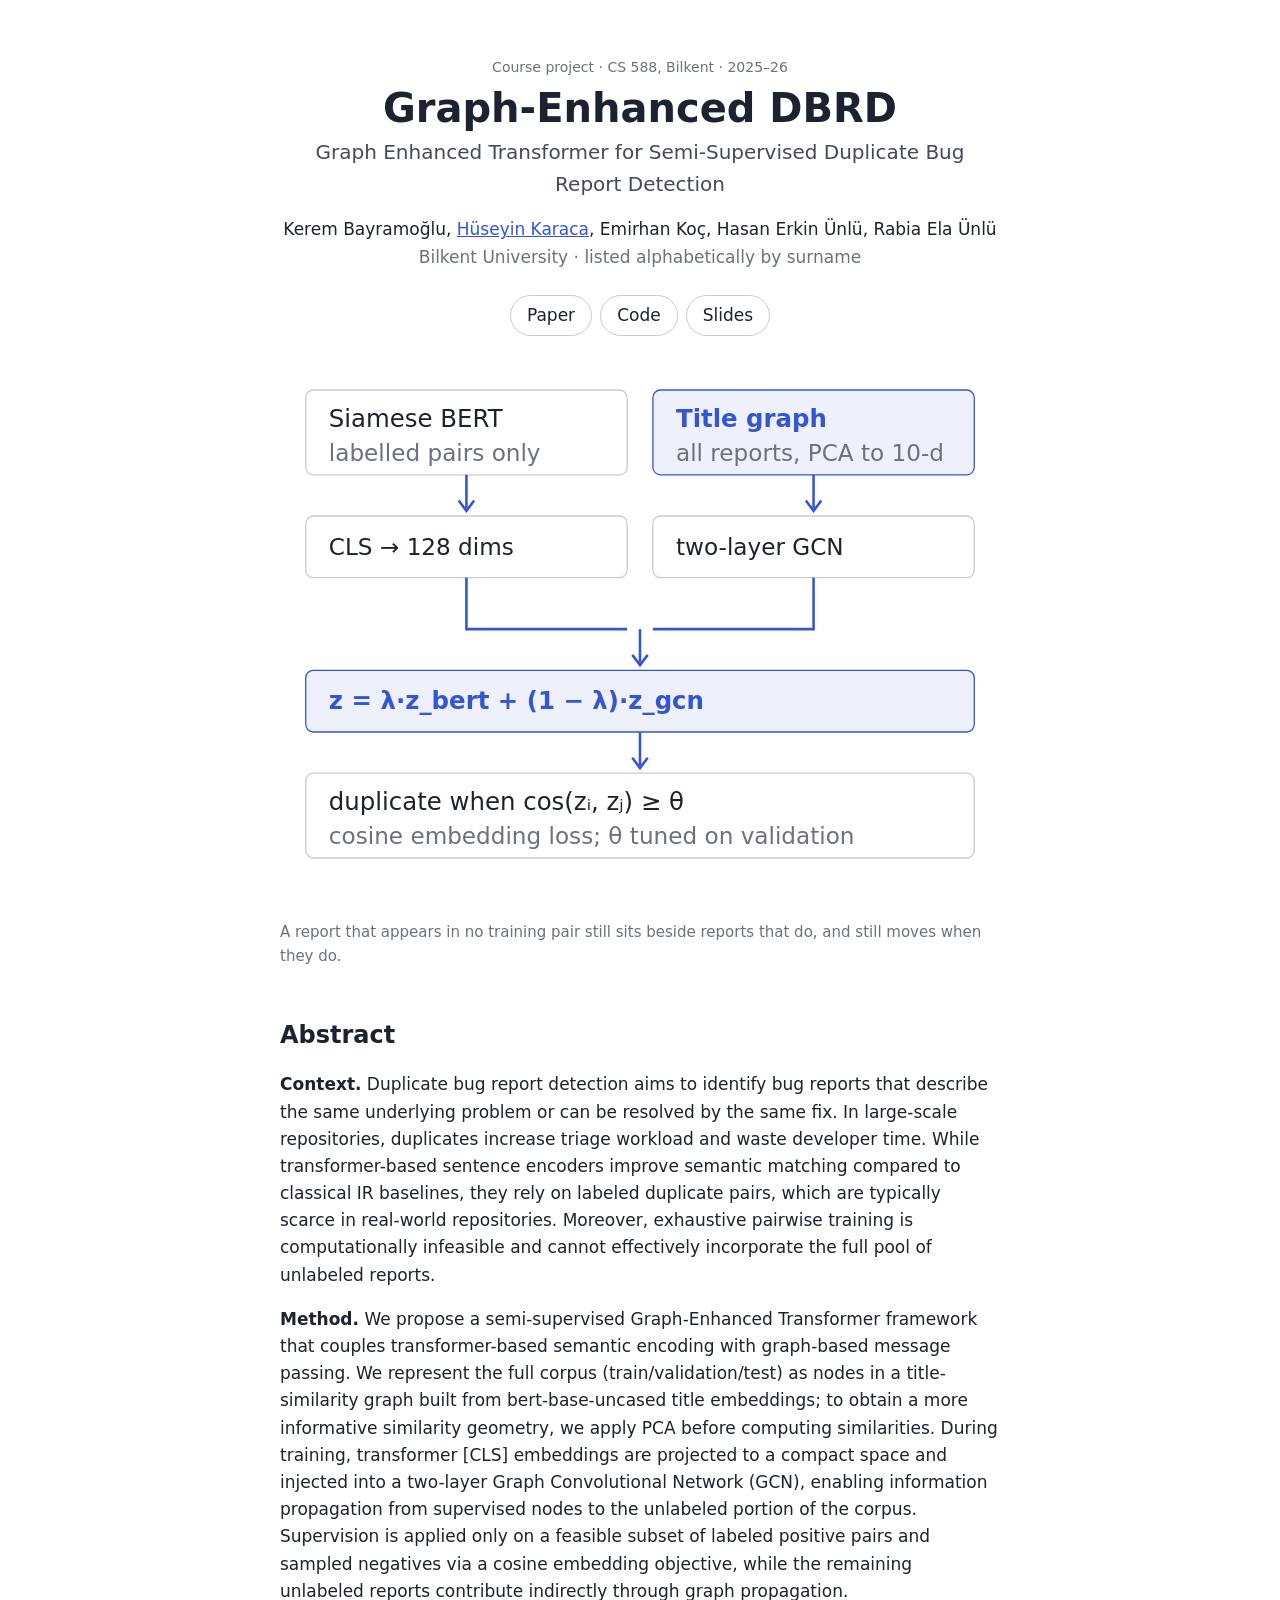
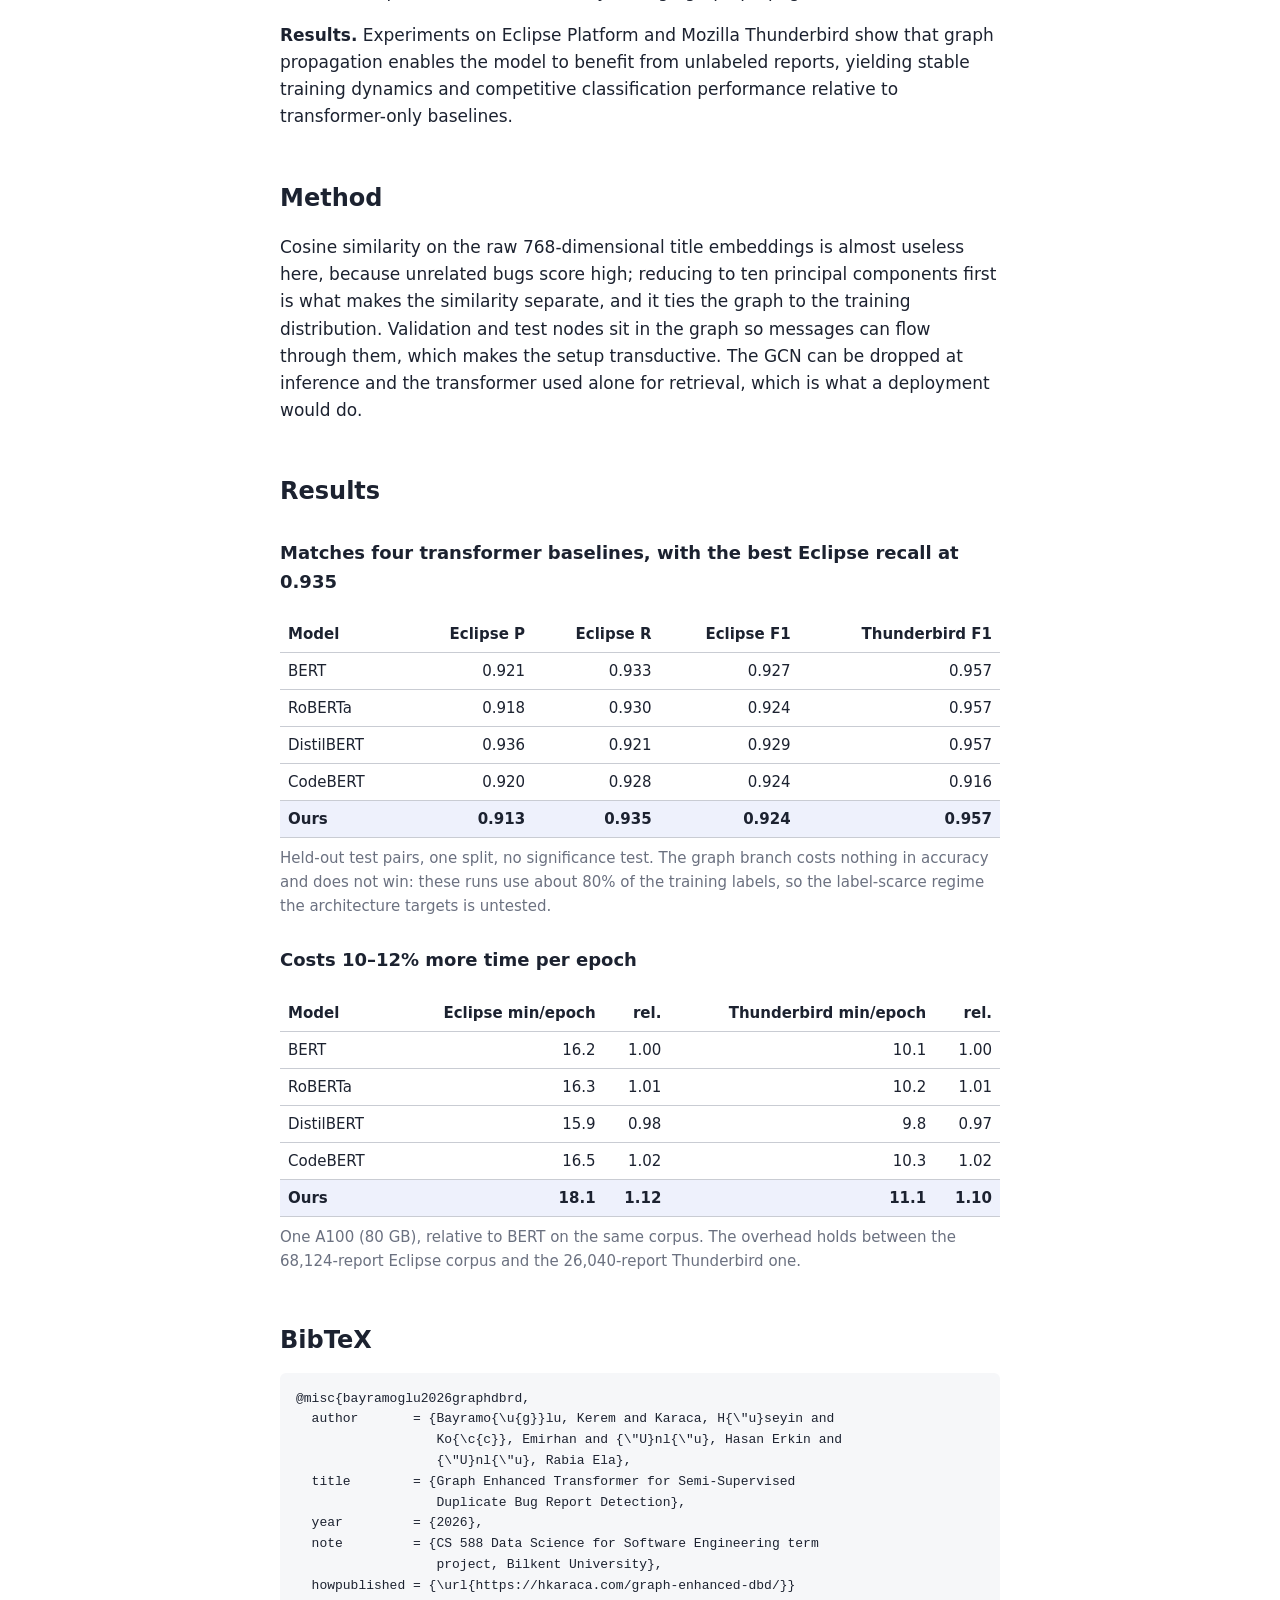
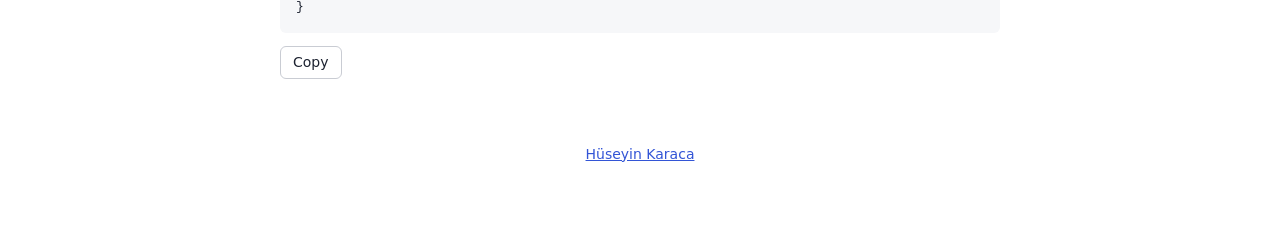
==== docs/index.html @ 66aafe33 "Replace the MkDocs site with a single paper-project-page Co-Authored-By: Claude Opus 5 <noreply@anth" ====
<!doctype html>
<html lang="en">
<head>
<meta charset="utf-8">
<meta name="viewport" content="width=device-width,initial-scale=1">
<title>Graph-Enhanced Transformer for Duplicate Bug Report Detection</title>
<meta name="description" content="A semi-supervised duplicate bug report detector that puts every report, labelled or not, into one title-similarity graph and lets a GCN carry supervision to the unlabelled rest.">
<link rel="canonical" href="https://hkaraca.com/graph-enhanced-dbd/">
<meta property="og:title" content="Graph-Enhanced Transformer for Duplicate Bug Report Detection">
<meta property="og:description" content="Every report becomes a node in a title-similarity graph, so reports in no training pair still move when their neighbours do.">
<meta property="og:image" content="https://hkaraca.com/graph-enhanced-dbd/assets/teaser.png">
<meta name="citation_title" content="Graph Enhanced Transformer for Semi-Supervised Duplicate Bug Report Detection">
<meta name="citation_author" content="Bayramoglu, Kerem">
<meta name="citation_author" content="Karaca, Huseyin">
<meta name="citation_author" content="Koc, Emirhan">
<meta name="citation_author" content="Unlu, Hasan Erkin">
<meta name="citation_author" content="Unlu, Rabia Ela">
<meta name="citation_publication_date" content="2026">
<meta name="citation_pdf_url" content="https://hkaraca.com/graph-enhanced-dbd/assets/paper.pdf">
<link rel="icon" href="assets/favicon.svg">
<style>
:root{--bg:#fff;--ink:#1c2230;--ink2:#434a5a;--muted:#6b7180;--faint:#9ba1ad;--line:#c9ccd3;--wash:#f6f7f9;--accent:#3355d6;--tint:#eef1fc;--on-accent:#fff}
@media (prefers-color-scheme:dark){:root{--bg:#171a21;--ink:#e7e9ee;--ink2:#c2c7d1;--muted:#9aa0ad;--faint:#6d7484;--line:#3b414d;--wash:#1c2028;--accent:#5b78ee;--tint:#232c4d;--on-accent:#fff}}
*{box-sizing:border-box}
body{margin:0;background:var(--bg);color:var(--ink);font:17px/1.6 system-ui,-apple-system,"Segoe UI",Helvetica,Arial,sans-serif}
main{max-width:760px;margin:0 auto;padding:56px 20px 80px}
header{text-align:center;margin-bottom:32px}
.venue{color:var(--muted);font-size:14px;margin:0 0 8px}
h1{font-size:40px;line-height:1.1;margin:0}
.title{font-size:20px;color:var(--ink2);margin:6px 0 16px}
.authors{margin:0}.affil{color:var(--muted);margin:0 0 20px}
.links a{display:inline-block;margin:4px;padding:6px 16px;border:1px solid var(--line);border-radius:999px;color:var(--ink);text-decoration:none}
.links a:hover{border-color:var(--ink)}
h2{font-size:24px;margin:48px 0 12px}h3{font-size:18px;margin:28px 0 8px}
a{color:var(--accent)}
figure{margin:20px 0}figure svg,figure img{width:100%;height:auto;display:block}
figcaption{color:var(--muted);font-size:15px;margin-top:8px}
table{width:100%;border-collapse:collapse;font-size:15px;font-variant-numeric:tabular-nums}
th,td{padding:6px 8px;border-bottom:1px solid var(--line);text-align:right}th:first-child,td:first-child{text-align:left}
tr.ours td{font-weight:600;background:var(--tint)}
.tall{display:none}@media (max-width:600px){.wide{display:none}.tall{display:block}}
audio{width:100%;height:36px}
pre{background:var(--wash);padding:16px;overflow-x:auto;font-size:13px;border-radius:6px}
button{font:inherit;font-size:14px;padding:4px 12px;border:1px solid var(--line);border-radius:6px;background:none;color:var(--ink);cursor:pointer}
footer{color:var(--muted);font-size:14px;text-align:center;margin-top:64px}
.f-ink{fill:var(--ink)}.s-ink{stroke:var(--ink)}.f-ink2{fill:var(--ink2)}.s-ink2{stroke:var(--ink2)}
.f-muted{fill:var(--muted)}.s-muted{stroke:var(--muted)}.f-faint{fill:var(--faint)}.s-faint{stroke:var(--faint)}
.f-line{fill:var(--line)}.s-line{stroke:var(--line)}.f-bg{fill:var(--bg)}.s-bg{stroke:var(--bg)}
.f-accent{fill:var(--accent)}.s-accent{stroke:var(--accent)}.f-tint{fill:var(--tint)}.f-on-accent{fill:var(--on-accent)}
</style>
</head>
<body><main>
<header>
  <p class="venue">Course project · CS 588, Bilkent · 2025–26</p>
  <h1>Graph-Enhanced DBRD</h1>
  <p class="title">Graph Enhanced Transformer for Semi-Supervised Duplicate Bug Report Detection</p>
  <p class="authors">Kerem Bayramoğlu, <a href="https://hkaraca.com/">Hüseyin Karaca</a>, Emirhan Koç, Hasan Erkin Ünlü, Rabia Ela Ünlü</p>
  <p class="affil">Bilkent University · listed alphabetically by surname</p>
  <p class="links"><a href="assets/paper.pdf">Paper</a><a href="https://github.com/huseyin-karaca/graph-enhanced-dbd">Code</a><a href="https://hkaraca.com/assets/pdf/graph-enhanced-dbd-slides.pdf">Slides</a></p>
</header>

<figure><svg viewBox="0 0 560 420" role="img" aria-label="A weight-tied BERT encodes each report's title and description and projects the CLS vector to 128 dimensions. Separately, every report in the corpus becomes a node in a graph whose edges come from title-embedding similarity after reduction to ten principal components. A two-layer graph convolutional network propagates over that graph. The two embeddings are mixed, and a pair is called a duplicate when their cosine similarity passes a threshold tuned on validation.">
<rect x="20" y="14" width="250" height="66" rx="6" class="f-bg s-line"/>
<text x="38" y="43" class="f-ink" font-size="19">Siamese BERT</text>
<text x="38" y="69" class="f-muted" font-size="18">labelled pairs only</text>
<rect x="290" y="14" width="250" height="66" rx="6" class="f-tint s-accent"/>
<text x="308" y="43" class="f-accent" font-size="19" font-weight="600">Title graph</text>
<text x="308" y="69" class="f-muted" font-size="18">all reports, PCA to 10-d</text>
<path d="M145 80V106" class="s-accent" fill="none" stroke-width="2"/><path d="M139 100l6 8 6-8" class="s-accent" fill="none" stroke-width="2"/>
<path d="M415 80V106" class="s-accent" fill="none" stroke-width="2"/><path d="M409 100l6 8 6-8" class="s-accent" fill="none" stroke-width="2"/>
<rect x="20" y="112" width="250" height="48" rx="6" class="f-bg s-line"/>
<text x="38" y="142" class="f-ink" font-size="18">CLS → 128 dims</text>
<rect x="290" y="112" width="250" height="48" rx="6" class="f-bg s-line"/>
<text x="308" y="142" class="f-ink" font-size="18">two-layer GCN</text>
<path d="M145 160V200H270" class="s-accent" fill="none" stroke-width="2"/>
<path d="M415 160V200H290" class="s-accent" fill="none" stroke-width="2"/>
<path d="M280 200V226" class="s-accent" fill="none" stroke-width="2"/><path d="M274 220l6 8 6-8" class="s-accent" fill="none" stroke-width="2"/>
<rect x="20" y="232" width="520" height="48" rx="6" class="f-tint s-accent"/>
<text x="38" y="262" class="f-accent" font-size="19" font-weight="600">z = λ·z_bert + (1 − λ)·z_gcn</text>
<path d="M280 280V306" class="s-accent" fill="none" stroke-width="2"/><path d="M274 300l6 8 6-8" class="s-accent" fill="none" stroke-width="2"/>
<rect x="20" y="312" width="520" height="66" rx="6" class="f-bg s-line"/>
<text x="38" y="341" class="f-ink" font-size="19">duplicate when cos(zᵢ, zⱼ) ≥ θ</text>
<text x="38" y="367" class="f-muted" font-size="18">cosine embedding loss; θ tuned on validation</text>
</svg><figcaption>A report that appears in no training pair still sits beside reports that do, and still moves when they do.</figcaption></figure>

<h2>Abstract</h2>
<p><strong>Context.</strong> Duplicate bug report detection aims to identify bug reports that describe the same underlying problem or can be resolved by the same fix. In large-scale repositories, duplicates increase triage workload and waste developer time. While transformer-based sentence encoders improve semantic matching compared to classical IR baselines, they rely on labeled duplicate pairs, which are typically scarce in real-world repositories. Moreover, exhaustive pairwise training is computationally infeasible and cannot effectively incorporate the full pool of unlabeled reports.</p>
<p><strong>Method.</strong> We propose a semi-supervised Graph-Enhanced Transformer framework that couples transformer-based semantic encoding with graph-based message passing. We represent the full corpus (train/validation/test) as nodes in a title-similarity graph built from bert-base-uncased title embeddings; to obtain a more informative similarity geometry, we apply PCA before computing similarities. During training, transformer [CLS] embeddings are projected to a compact space and injected into a two-layer Graph Convolutional Network (GCN), enabling information propagation from supervised nodes to the unlabeled portion of the corpus. Supervision is applied only on a feasible subset of labeled positive pairs and sampled negatives via a cosine embedding objective, while the remaining unlabeled reports contribute indirectly through graph propagation.</p>
<p><strong>Results.</strong> Experiments on Eclipse Platform and Mozilla Thunderbird show that graph propagation enables the model to benefit from unlabeled reports, yielding stable training dynamics and competitive classification performance relative to transformer-only baselines.</p>

<h2 id="method">Method</h2>
<p>Cosine similarity on the raw 768-dimensional title embeddings is almost useless here, because unrelated bugs score high; reducing to ten principal components first is what makes the similarity separate, and it ties the graph to the training distribution. Validation and test nodes sit in the graph so messages can flow through them, which makes the setup transductive. The GCN can be dropped at inference and the transformer used alone for retrieval, which is what a deployment would do.</p>

<h2 id="results">Results</h2>

<h3>Matches four transformer baselines, with the best Eclipse recall at 0.935</h3>
<figure>
<table>
<thead><tr><th>Model</th><th>Eclipse P</th><th>Eclipse R</th><th>Eclipse F1</th><th>Thunderbird F1</th></tr></thead>
<tbody>
<tr><td>BERT</td><td>0.921</td><td>0.933</td><td>0.927</td><td>0.957</td></tr>
<tr><td>RoBERTa</td><td>0.918</td><td>0.930</td><td>0.924</td><td>0.957</td></tr>
<tr><td>DistilBERT</td><td>0.936</td><td>0.921</td><td>0.929</td><td>0.957</td></tr>
<tr><td>CodeBERT</td><td>0.920</td><td>0.928</td><td>0.924</td><td>0.916</td></tr>
<tr class="ours"><td>Ours</td><td>0.913</td><td>0.935</td><td>0.924</td><td>0.957</td></tr>
</tbody>
</table>
<figcaption>Held-out test pairs, one split, no significance test. The graph branch costs nothing in accuracy and does not win: these runs use about 80% of the training labels, so the label-scarce regime the architecture targets is untested.</figcaption>
</figure>

<h3>Costs 10–12% more time per epoch</h3>
<figure>
<table>
<thead><tr><th>Model</th><th>Eclipse min/epoch</th><th>rel.</th><th>Thunderbird min/epoch</th><th>rel.</th></tr></thead>
<tbody>
<tr><td>BERT</td><td>16.2</td><td>1.00</td><td>10.1</td><td>1.00</td></tr>
<tr><td>RoBERTa</td><td>16.3</td><td>1.01</td><td>10.2</td><td>1.01</td></tr>
<tr><td>DistilBERT</td><td>15.9</td><td>0.98</td><td>9.8</td><td>0.97</td></tr>
<tr><td>CodeBERT</td><td>16.5</td><td>1.02</td><td>10.3</td><td>1.02</td></tr>
<tr class="ours"><td>Ours</td><td>18.1</td><td>1.12</td><td>11.1</td><td>1.10</td></tr>
</tbody>
</table>
<figcaption>One A100 (80 GB), relative to BERT on the same corpus. The overhead holds between the 68,124-report Eclipse corpus and the 26,040-report Thunderbird one.</figcaption>
</figure>

<h2 id="citation">BibTeX</h2>
<pre id="bib">@misc{bayramoglu2026graphdbrd,
  author       = {Bayramo{\u{g}}lu, Kerem and Karaca, H{\"u}seyin and
                  Ko{\c{c}}, Emirhan and {\"U}nl{\"u}, Hasan Erkin and
                  {\"U}nl{\"u}, Rabia Ela},
  title        = {Graph Enhanced Transformer for Semi-Supervised
                  Duplicate Bug Report Detection},
  year         = {2026},
  note         = {CS 588 Data Science for Software Engineering term
                  project, Bilkent University},
  howpublished = {\url{https://hkaraca.com/graph-enhanced-dbd/}}
}</pre>
<button onclick="navigator.clipboard.writeText(document.getElementById('bib').textContent)">Copy</button>
<footer><a href="https://hkaraca.com/">Hüseyin Karaca</a></footer>
</main></body>
</html>
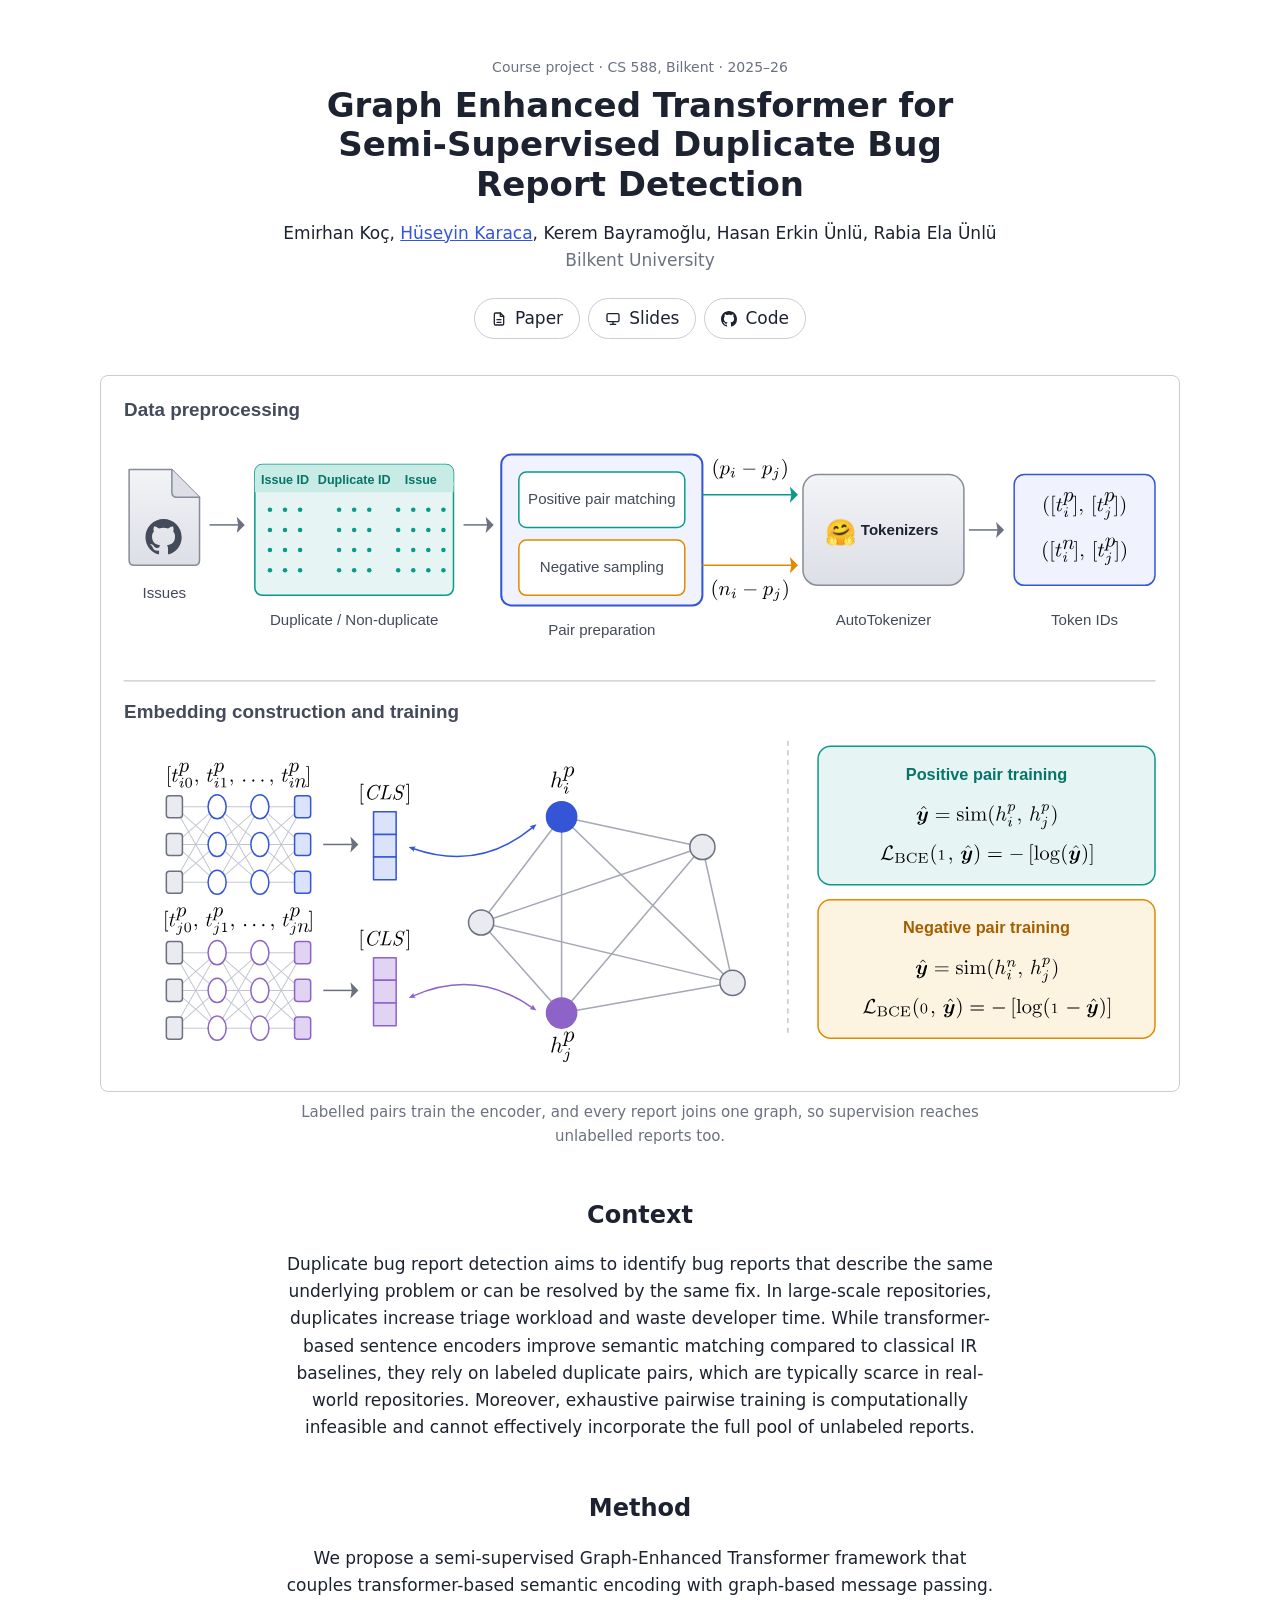
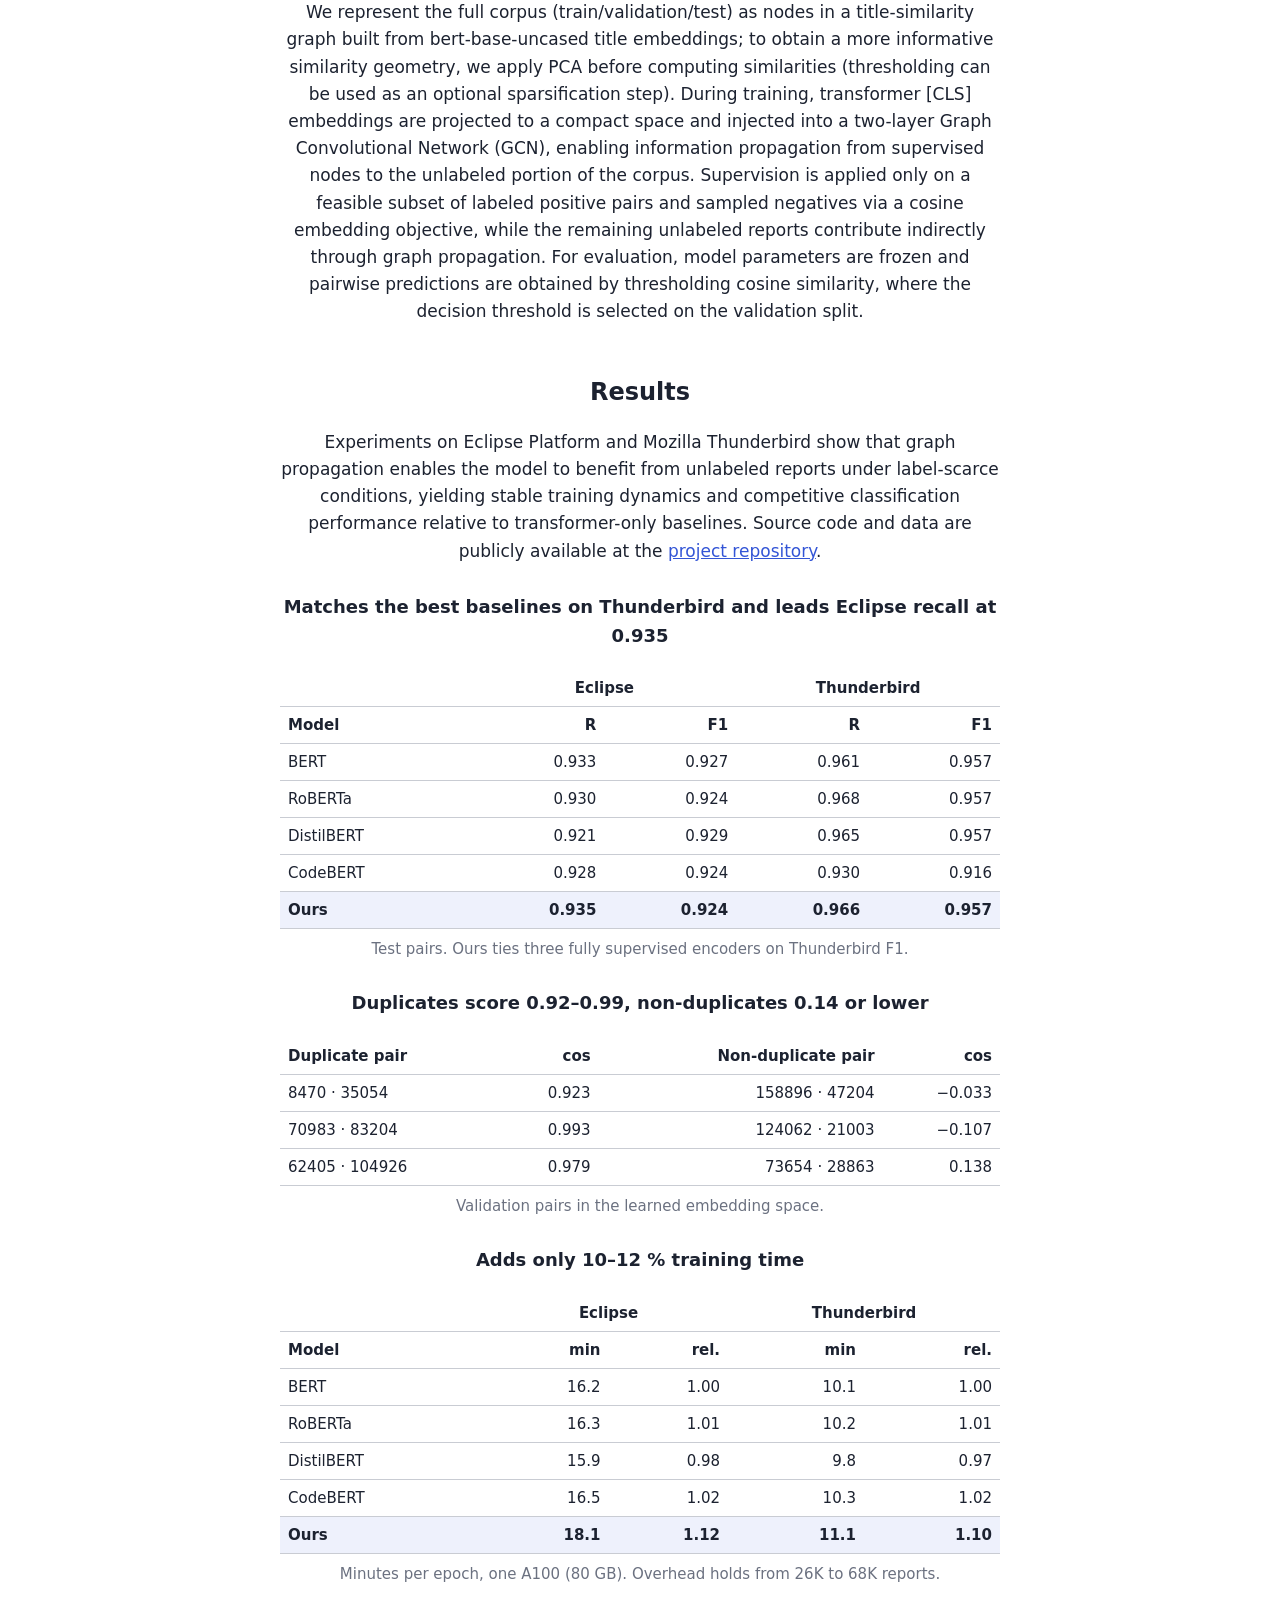
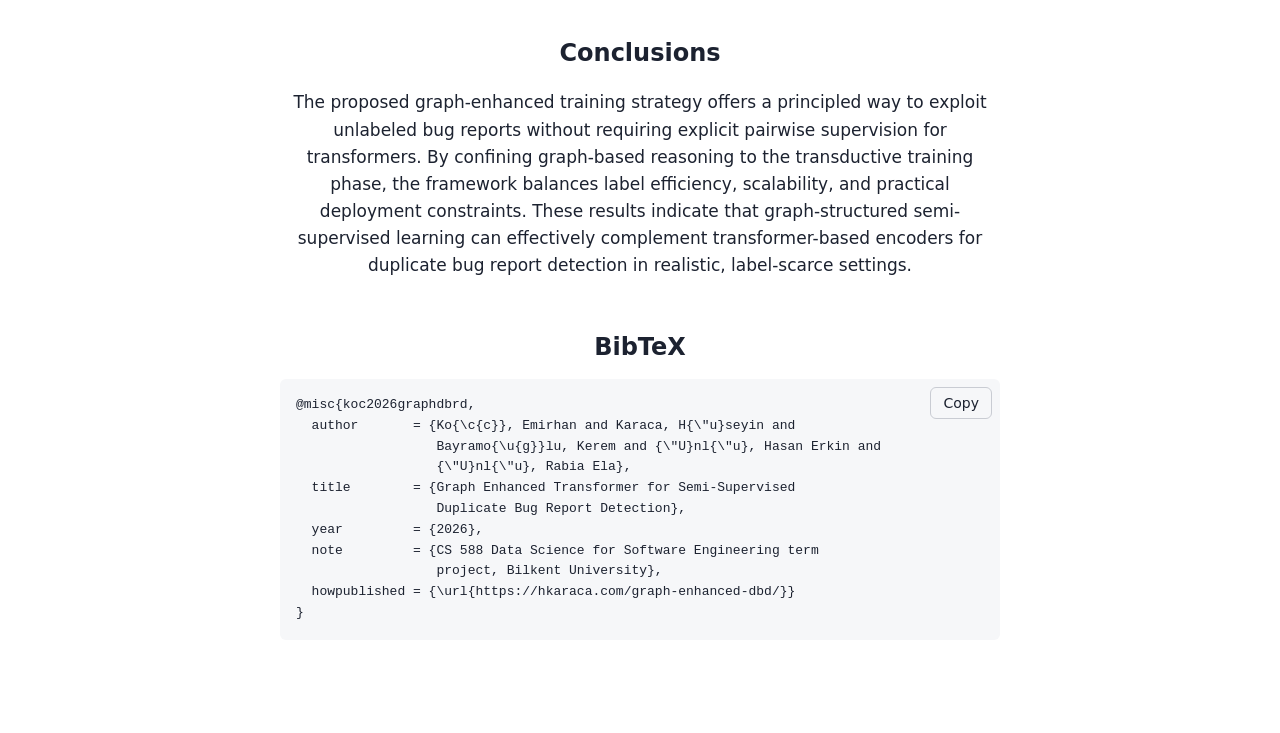
==== commit 14909997: "Rebuild the project page around the new overview figure The page now uses the abstract's own section" ====
--- a/docs/index.html
+++ b/docs/index.html
@@ -3,19 +3,20 @@
 <head>
 <meta charset="utf-8">
 <meta name="viewport" content="width=device-width,initial-scale=1">
-<title>Graph-Enhanced Transformer for Duplicate Bug Report Detection</title>
-<meta name="description" content="A semi-supervised duplicate bug report detector that puts every report, labelled or not, into one title-similarity graph and lets a GCN carry supervision to the unlabelled rest.">
+<title>Graph Enhanced Transformer for Semi-Supervised Duplicate Bug Report Detection</title>
+<meta name="description" content="A semi-supervised duplicate bug report detector that places every report in one title-similarity graph and matches the best transformer baselines, with F1 0.957 on Thunderbird.">
 <link rel="canonical" href="https://hkaraca.com/graph-enhanced-dbd/">
-<meta property="og:title" content="Graph-Enhanced Transformer for Duplicate Bug Report Detection">
-<meta property="og:description" content="Every report becomes a node in a title-similarity graph, so reports in no training pair still move when their neighbours do.">
+<meta property="og:title" content="Graph Enhanced Transformer for Semi-Supervised Duplicate Bug Report Detection">
+<meta property="og:description" content="Every report joins one title-similarity graph, so supervision from labelled pairs reaches the unlabelled rest of the corpus.">
 <meta property="og:image" content="https://hkaraca.com/graph-enhanced-dbd/assets/teaser.png">
 <meta name="citation_title" content="Graph Enhanced Transformer for Semi-Supervised Duplicate Bug Report Detection">
+<meta name="citation_author" content="Koc, Emirhan">
+<meta name="citation_author" content="Karaca, Huseyin">
 <meta name="citation_author" content="Bayramoglu, Kerem">
-<meta name="citation_author" content="Karaca, Huseyin">
-<meta name="citation_author" content="Koc, Emirhan">
 <meta name="citation_author" content="Unlu, Hasan Erkin">
 <meta name="citation_author" content="Unlu, Rabia Ela">
-<meta name="citation_publication_date" content="2026">
+<meta name="citation_publication_date" content="2026/01/03">
+<meta name="citation_conference_title" content="Data Science for Software Engineering (CS 588), Bilkent University">
 <meta name="citation_pdf_url" content="https://hkaraca.com/graph-enhanced-dbd/assets/paper.pdf">
 <link rel="icon" href="assets/favicon.svg">
 <style>
@@ -23,95 +24,82 @@
 @media (prefers-color-scheme:dark){:root{--bg:#171a21;--ink:#e7e9ee;--ink2:#c2c7d1;--muted:#9aa0ad;--faint:#6d7484;--line:#3b414d;--wash:#1c2028;--accent:#5b78ee;--tint:#232c4d;--on-accent:#fff}}
 *{box-sizing:border-box}
 body{margin:0;background:var(--bg);color:var(--ink);font:17px/1.6 system-ui,-apple-system,"Segoe UI",Helvetica,Arial,sans-serif}
-main{max-width:760px;margin:0 auto;padding:56px 20px 80px}
+main{max-width:760px;margin:0 auto;padding:56px 20px 80px;text-align:center}
+pre{text-align:left}
 header{text-align:center;margin-bottom:32px}
 .venue{color:var(--muted);font-size:14px;margin:0 0 8px}
-h1{font-size:40px;line-height:1.1;margin:0}
-.title{font-size:20px;color:var(--ink2);margin:6px 0 16px}
+h1{font-size:34px;line-height:1.15;margin:0 0 16px}
 .authors{margin:0}.affil{color:var(--muted);margin:0 0 20px}
-.links a{display:inline-block;margin:4px;padding:6px 16px;border:1px solid var(--line);border-radius:999px;color:var(--ink);text-decoration:none}
+.links a{display:inline-flex;align-items:center;gap:8px;margin:4px;padding:6px 16px;border:1px solid var(--line);border-radius:999px;color:var(--ink);text-decoration:none}
 .links a:hover{border-color:var(--ink)}
 h2{font-size:24px;margin:48px 0 12px}h3{font-size:18px;margin:28px 0 8px}
 a{color:var(--accent)}
-figure{margin:20px 0}figure svg,figure img{width:100%;height:auto;display:block}
+figure{margin:20px 0}figure img{width:100%;height:auto;display:block}
+.hero{width:min(1080px,calc(100vw - 40px));margin-left:50%;transform:translateX(-50%)}
+.hero img{background:#fff;border:1px solid var(--line);border-radius:8px;padding:8px}
+.hero figcaption{max-width:720px;margin-left:auto;margin-right:auto}
 figcaption{color:var(--muted);font-size:15px;margin-top:8px}
 table{width:100%;border-collapse:collapse;font-size:15px;font-variant-numeric:tabular-nums}
 th,td{padding:6px 8px;border-bottom:1px solid var(--line);text-align:right}th:first-child,td:first-child{text-align:left}
+th[colspan]{text-align:center}
 tr.ours td{font-weight:600;background:var(--tint)}
-.tall{display:none}@media (max-width:600px){.wide{display:none}.tall{display:block}}
-audio{width:100%;height:36px}
+.bib{position:relative}.bib button{position:absolute;top:8px;right:8px}
 pre{background:var(--wash);padding:16px;overflow-x:auto;font-size:13px;border-radius:6px}
 button{font:inherit;font-size:14px;padding:4px 12px;border:1px solid var(--line);border-radius:6px;background:none;color:var(--ink);cursor:pointer}
-footer{color:var(--muted);font-size:14px;text-align:center;margin-top:64px}
-.f-ink{fill:var(--ink)}.s-ink{stroke:var(--ink)}.f-ink2{fill:var(--ink2)}.s-ink2{stroke:var(--ink2)}
-.f-muted{fill:var(--muted)}.s-muted{stroke:var(--muted)}.f-faint{fill:var(--faint)}.s-faint{stroke:var(--faint)}
-.f-line{fill:var(--line)}.s-line{stroke:var(--line)}.f-bg{fill:var(--bg)}.s-bg{stroke:var(--bg)}
-.f-accent{fill:var(--accent)}.s-accent{stroke:var(--accent)}.f-tint{fill:var(--tint)}.f-on-accent{fill:var(--on-accent)}
 </style>
 </head>
 <body><main>
 <header>
   <p class="venue">Course project · CS 588, Bilkent · 2025–26</p>
-  <h1>Graph-Enhanced DBRD</h1>
-  <p class="title">Graph Enhanced Transformer for Semi-Supervised Duplicate Bug Report Detection</p>
-  <p class="authors">Kerem Bayramoğlu, <a href="https://hkaraca.com/">Hüseyin Karaca</a>, Emirhan Koç, Hasan Erkin Ünlü, Rabia Ela Ünlü</p>
-  <p class="affil">Bilkent University · listed alphabetically by surname</p>
-  <p class="links"><a href="assets/paper.pdf">Paper</a><a href="https://github.com/huseyin-karaca/graph-enhanced-dbd">Code</a><a href="https://hkaraca.com/assets/pdf/graph-enhanced-dbd-slides.pdf">Slides</a></p>
+  <h1>Graph Enhanced Transformer for Semi-Supervised Duplicate Bug Report Detection</h1>
+  <p class="authors">Emirhan Koç, <a href="https://hkaraca.com/">Hüseyin Karaca</a>, Kerem Bayramoğlu, Hasan Erkin Ünlü, Rabia Ela Ünlü</p>
+  <p class="affil">Bilkent University</p>
+  <p class="links"><a href="assets/paper.pdf"><svg viewBox="0 0 24 24" width="16" height="16" fill="none" stroke="currentColor" stroke-width="2" stroke-linecap="round" stroke-linejoin="round" aria-hidden="true"><path d="M14 3H7a2 2 0 0 0-2 2v14a2 2 0 0 0 2 2h10a2 2 0 0 0 2-2V8z"/><path d="M14 3v5h5M9 13h6M9 17h6"/></svg>Paper</a><a href="https://hkaraca.com/assets/pdf/graph-enhanced-dbd-slides.pdf"><svg viewBox="0 0 24 24" width="16" height="16" fill="none" stroke="currentColor" stroke-width="2" stroke-linecap="round" stroke-linejoin="round" aria-hidden="true"><rect x="3" y="4" width="18" height="12" rx="2"/><path d="M12 16v4M8 20h8"/></svg>Slides</a><a href="https://github.com/huseyin-karaca/graph-enhanced-dbd"><svg viewBox="0 0 16 16" width="16" height="16" fill="currentColor" aria-hidden="true"><path d="M8 0C3.58 0 0 3.58 0 8c0 3.54 2.29 6.53 5.47 7.59.4.07.55-.17.55-.38 0-.19-.01-.82-.01-1.49-2.01.37-2.53-.49-2.69-.94-.09-.23-.48-.94-.82-1.13-.28-.15-.68-.52-.01-.53.63-.01 1.08.58 1.23.82.72 1.21 1.87.87 2.33.66.07-.52.28-.87.51-1.07-1.78-.2-3.64-.89-3.64-3.95 0-.87.31-1.59.82-2.15-.08-.2-.36-1.02.08-2.12 0 0 .67-.21 2.2.82.64-.18 1.32-.27 2-.27.68 0 1.36.09 2 .27 1.53-1.04 2.2-.82 2.2-.82.44 1.1.16 1.92.08 2.12.51.56.82 1.27.82 2.15 0 3.07-1.87 3.75-3.65 3.95.29.25.54.73.54 1.48 0 1.07-.01 1.93-.01 2.2 0 .21.15.46.55.38A8.013 8.013 0 0016 8c0-4.42-3.58-8-8-8z"/></svg>Code</a></p>
 </header>
 
-<figure><svg viewBox="0 0 560 420" role="img" aria-label="A weight-tied BERT encodes each report's title and description and projects the CLS vector to 128 dimensions. Separately, every report in the corpus becomes a node in a graph whose edges come from title-embedding similarity after reduction to ten principal components. A two-layer graph convolutional network propagates over that graph. The two embeddings are mixed, and a pair is called a duplicate when their cosine similarity passes a threshold tuned on validation.">
-<rect x="20" y="14" width="250" height="66" rx="6" class="f-bg s-line"/>
-<text x="38" y="43" class="f-ink" font-size="19">Siamese BERT</text>
-<text x="38" y="69" class="f-muted" font-size="18">labelled pairs only</text>
-<rect x="290" y="14" width="250" height="66" rx="6" class="f-tint s-accent"/>
-<text x="308" y="43" class="f-accent" font-size="19" font-weight="600">Title graph</text>
-<text x="308" y="69" class="f-muted" font-size="18">all reports, PCA to 10-d</text>
-<path d="M145 80V106" class="s-accent" fill="none" stroke-width="2"/><path d="M139 100l6 8 6-8" class="s-accent" fill="none" stroke-width="2"/>
-<path d="M415 80V106" class="s-accent" fill="none" stroke-width="2"/><path d="M409 100l6 8 6-8" class="s-accent" fill="none" stroke-width="2"/>
-<rect x="20" y="112" width="250" height="48" rx="6" class="f-bg s-line"/>
-<text x="38" y="142" class="f-ink" font-size="18">CLS → 128 dims</text>
-<rect x="290" y="112" width="250" height="48" rx="6" class="f-bg s-line"/>
-<text x="308" y="142" class="f-ink" font-size="18">two-layer GCN</text>
-<path d="M145 160V200H270" class="s-accent" fill="none" stroke-width="2"/>
-<path d="M415 160V200H290" class="s-accent" fill="none" stroke-width="2"/>
-<path d="M280 200V226" class="s-accent" fill="none" stroke-width="2"/><path d="M274 220l6 8 6-8" class="s-accent" fill="none" stroke-width="2"/>
-<rect x="20" y="232" width="520" height="48" rx="6" class="f-tint s-accent"/>
-<text x="38" y="262" class="f-accent" font-size="19" font-weight="600">z = λ·z_bert + (1 − λ)·z_gcn</text>
-<path d="M280 280V306" class="s-accent" fill="none" stroke-width="2"/><path d="M274 300l6 8 6-8" class="s-accent" fill="none" stroke-width="2"/>
-<rect x="20" y="312" width="520" height="66" rx="6" class="f-bg s-line"/>
-<text x="38" y="341" class="f-ink" font-size="19">duplicate when cos(zᵢ, zⱼ) ≥ θ</text>
-<text x="38" y="367" class="f-muted" font-size="18">cosine embedding loss; θ tuned on validation</text>
-</svg><figcaption>A report that appears in no training pair still sits beside reports that do, and still moves when they do.</figcaption></figure>
+<figure class="hero"><a href="assets/overview.svg"><img src="assets/overview.svg" width="1600" height="1052" alt="Overview. Top, data preprocessing: GitHub issues become a duplicate and non-duplicate table, positive pairs are matched and negatives sampled, and an AutoTokenizer turns each pair into token IDs. Bottom, embedding construction and training: a transformer encodes each report of a pair, its CLS vector becomes that report's node embedding in a graph, and the pair similarity is trained towards 1 for duplicates and 0 for non-duplicates."></a><figcaption>Labelled pairs train the encoder, and every report joins one graph, so supervision reaches unlabelled reports too.</figcaption></figure>
 
-<h2>Abstract</h2>
-<p><strong>Context.</strong> Duplicate bug report detection aims to identify bug reports that describe the same underlying problem or can be resolved by the same fix. In large-scale repositories, duplicates increase triage workload and waste developer time. While transformer-based sentence encoders improve semantic matching compared to classical IR baselines, they rely on labeled duplicate pairs, which are typically scarce in real-world repositories. Moreover, exhaustive pairwise training is computationally infeasible and cannot effectively incorporate the full pool of unlabeled reports.</p>
-<p><strong>Method.</strong> We propose a semi-supervised Graph-Enhanced Transformer framework that couples transformer-based semantic encoding with graph-based message passing. We represent the full corpus (train/validation/test) as nodes in a title-similarity graph built from bert-base-uncased title embeddings; to obtain a more informative similarity geometry, we apply PCA before computing similarities. During training, transformer [CLS] embeddings are projected to a compact space and injected into a two-layer Graph Convolutional Network (GCN), enabling information propagation from supervised nodes to the unlabeled portion of the corpus. Supervision is applied only on a feasible subset of labeled positive pairs and sampled negatives via a cosine embedding objective, while the remaining unlabeled reports contribute indirectly through graph propagation.</p>
-<p><strong>Results.</strong> Experiments on Eclipse Platform and Mozilla Thunderbird show that graph propagation enables the model to benefit from unlabeled reports, yielding stable training dynamics and competitive classification performance relative to transformer-only baselines.</p>
+<h2 id="context">Context</h2>
+<p>Duplicate bug report detection aims to identify bug reports that describe the same underlying problem or can be resolved by the same fix. In large-scale repositories, duplicates increase triage workload and waste developer time. While transformer-based sentence encoders improve semantic matching compared to classical IR baselines, they rely on labeled duplicate pairs, which are typically scarce in real-world repositories. Moreover, exhaustive pairwise training is computationally infeasible and cannot effectively incorporate the full pool of unlabeled reports.</p>
 
 <h2 id="method">Method</h2>
-<p>Cosine similarity on the raw 768-dimensional title embeddings is almost useless here, because unrelated bugs score high; reducing to ten principal components first is what makes the similarity separate, and it ties the graph to the training distribution. Validation and test nodes sit in the graph so messages can flow through them, which makes the setup transductive. The GCN can be dropped at inference and the transformer used alone for retrieval, which is what a deployment would do.</p>
+<p>We propose a semi-supervised Graph-Enhanced Transformer framework that couples transformer-based semantic encoding with graph-based message passing. We represent the full corpus (train/validation/test) as nodes in a title-similarity graph built from bert-base-uncased title embeddings; to obtain a more informative similarity geometry, we apply PCA before computing similarities (thresholding can be used as an optional sparsification step). During training, transformer [CLS] embeddings are projected to a compact space and injected into a two-layer Graph Convolutional Network (GCN), enabling information propagation from supervised nodes to the unlabeled portion of the corpus. Supervision is applied only on a feasible subset of labeled positive pairs and sampled negatives via a cosine embedding objective, while the remaining unlabeled reports contribute indirectly through graph propagation. For evaluation, model parameters are frozen and pairwise predictions are obtained by thresholding cosine similarity, where the decision threshold is selected on the validation split.</p>
 
 <h2 id="results">Results</h2>
+<p>Experiments on Eclipse Platform and Mozilla Thunderbird show that graph propagation enables the model to benefit from unlabeled reports under label-scarce conditions, yielding stable training dynamics and competitive classification performance relative to transformer-only baselines. Source code and data are publicly available at the <a href="https://github.com/huseyin-karaca/graph-enhanced-dbd">project repository</a>.</p>
 
-<h3>Matches four transformer baselines, with the best Eclipse recall at 0.935</h3>
+<h3>Matches the best baselines on Thunderbird and leads Eclipse recall at 0.935</h3>
 <figure>
 <table>
-<thead><tr><th>Model</th><th>Eclipse P</th><th>Eclipse R</th><th>Eclipse F1</th><th>Thunderbird F1</th></tr></thead>
+<thead><tr><th></th><th colspan="2">Eclipse</th><th colspan="2">Thunderbird</th></tr><tr><th>Model</th><th>R</th><th>F1</th><th>R</th><th>F1</th></tr></thead>
 <tbody>
-<tr><td>BERT</td><td>0.921</td><td>0.933</td><td>0.927</td><td>0.957</td></tr>
-<tr><td>RoBERTa</td><td>0.918</td><td>0.930</td><td>0.924</td><td>0.957</td></tr>
-<tr><td>DistilBERT</td><td>0.936</td><td>0.921</td><td>0.929</td><td>0.957</td></tr>
-<tr><td>CodeBERT</td><td>0.920</td><td>0.928</td><td>0.924</td><td>0.916</td></tr>
-<tr class="ours"><td>Ours</td><td>0.913</td><td>0.935</td><td>0.924</td><td>0.957</td></tr>
+<tr><td>BERT</td><td>0.933</td><td>0.927</td><td>0.961</td><td>0.957</td></tr>
+<tr><td>RoBERTa</td><td>0.930</td><td>0.924</td><td>0.968</td><td>0.957</td></tr>
+<tr><td>DistilBERT</td><td>0.921</td><td>0.929</td><td>0.965</td><td>0.957</td></tr>
+<tr><td>CodeBERT</td><td>0.928</td><td>0.924</td><td>0.930</td><td>0.916</td></tr>
+<tr class="ours"><td>Ours</td><td>0.935</td><td>0.924</td><td>0.966</td><td>0.957</td></tr>
 </tbody>
 </table>
-<figcaption>Held-out test pairs, one split, no significance test. The graph branch costs nothing in accuracy and does not win: these runs use about 80% of the training labels, so the label-scarce regime the architecture targets is untested.</figcaption>
+<figcaption>Test pairs. Ours ties three fully supervised encoders on Thunderbird F1.</figcaption>
 </figure>
 
-<h3>Costs 10–12% more time per epoch</h3>
+<h3>Duplicates score 0.92–0.99, non-duplicates 0.14 or lower</h3>
 <figure>
 <table>
-<thead><tr><th>Model</th><th>Eclipse min/epoch</th><th>rel.</th><th>Thunderbird min/epoch</th><th>rel.</th></tr></thead>
+<thead><tr><th>Duplicate pair</th><th>cos</th><th>Non-duplicate pair</th><th>cos</th></tr></thead>
+<tbody>
+<tr><td>8470 · 35054</td><td>0.923</td><td>158896 · 47204</td><td>−0.033</td></tr>
+<tr><td>70983 · 83204</td><td>0.993</td><td>124062 · 21003</td><td>−0.107</td></tr>
+<tr><td>62405 · 104926</td><td>0.979</td><td>73654 · 28863</td><td>0.138</td></tr>
+</tbody>
+</table>
+<figcaption>Validation pairs in the learned embedding space.</figcaption>
+</figure>
+
+<h3>Adds only 10–12 % training time</h3>
+<figure>
+<table>
+<thead><tr><th></th><th colspan="2">Eclipse</th><th colspan="2">Thunderbird</th></tr><tr><th>Model</th><th>min</th><th>rel.</th><th>min</th><th>rel.</th></tr></thead>
 <tbody>
 <tr><td>BERT</td><td>16.2</td><td>1.00</td><td>10.1</td><td>1.00</td></tr>
 <tr><td>RoBERTa</td><td>16.3</td><td>1.01</td><td>10.2</td><td>1.01</td></tr>
@@ -120,13 +108,16 @@
 <tr class="ours"><td>Ours</td><td>18.1</td><td>1.12</td><td>11.1</td><td>1.10</td></tr>
 </tbody>
 </table>
-<figcaption>One A100 (80 GB), relative to BERT on the same corpus. The overhead holds between the 68,124-report Eclipse corpus and the 26,040-report Thunderbird one.</figcaption>
+<figcaption>Minutes per epoch, one A100 (80 GB). Overhead holds from 26K to 68K reports.</figcaption>
 </figure>
 
+<h2 id="conclusions">Conclusions</h2>
+<p>The proposed graph-enhanced training strategy offers a principled way to exploit unlabeled bug reports without requiring explicit pairwise supervision for transformers. By confining graph-based reasoning to the transductive training phase, the framework balances label efficiency, scalability, and practical deployment constraints. These results indicate that graph-structured semi-supervised learning can effectively complement transformer-based encoders for duplicate bug report detection in realistic, label-scarce settings.</p>
+
 <h2 id="citation">BibTeX</h2>
-<pre id="bib">@misc{bayramoglu2026graphdbrd,
-  author       = {Bayramo{\u{g}}lu, Kerem and Karaca, H{\"u}seyin and
-                  Ko{\c{c}}, Emirhan and {\"U}nl{\"u}, Hasan Erkin and
+<div class="bib"><button onclick="navigator.clipboard.writeText(document.getElementById('bib').textContent)">Copy</button><pre id="bib">@misc{koc2026graphdbrd,
+  author       = {Ko{\c{c}}, Emirhan and Karaca, H{\"u}seyin and
+                  Bayramo{\u{g}}lu, Kerem and {\"U}nl{\"u}, Hasan Erkin and
                   {\"U}nl{\"u}, Rabia Ela},
   title        = {Graph Enhanced Transformer for Semi-Supervised
                   Duplicate Bug Report Detection},
@@ -134,8 +125,6 @@
   note         = {CS 588 Data Science for Software Engineering term
                   project, Bilkent University},
   howpublished = {\url{https://hkaraca.com/graph-enhanced-dbd/}}
-}</pre>
-<button onclick="navigator.clipboard.writeText(document.getElementById('bib').textContent)">Copy</button>
-<footer><a href="https://hkaraca.com/">Hüseyin Karaca</a></footer>
+}</pre></div>
 </main></body>
 </html>
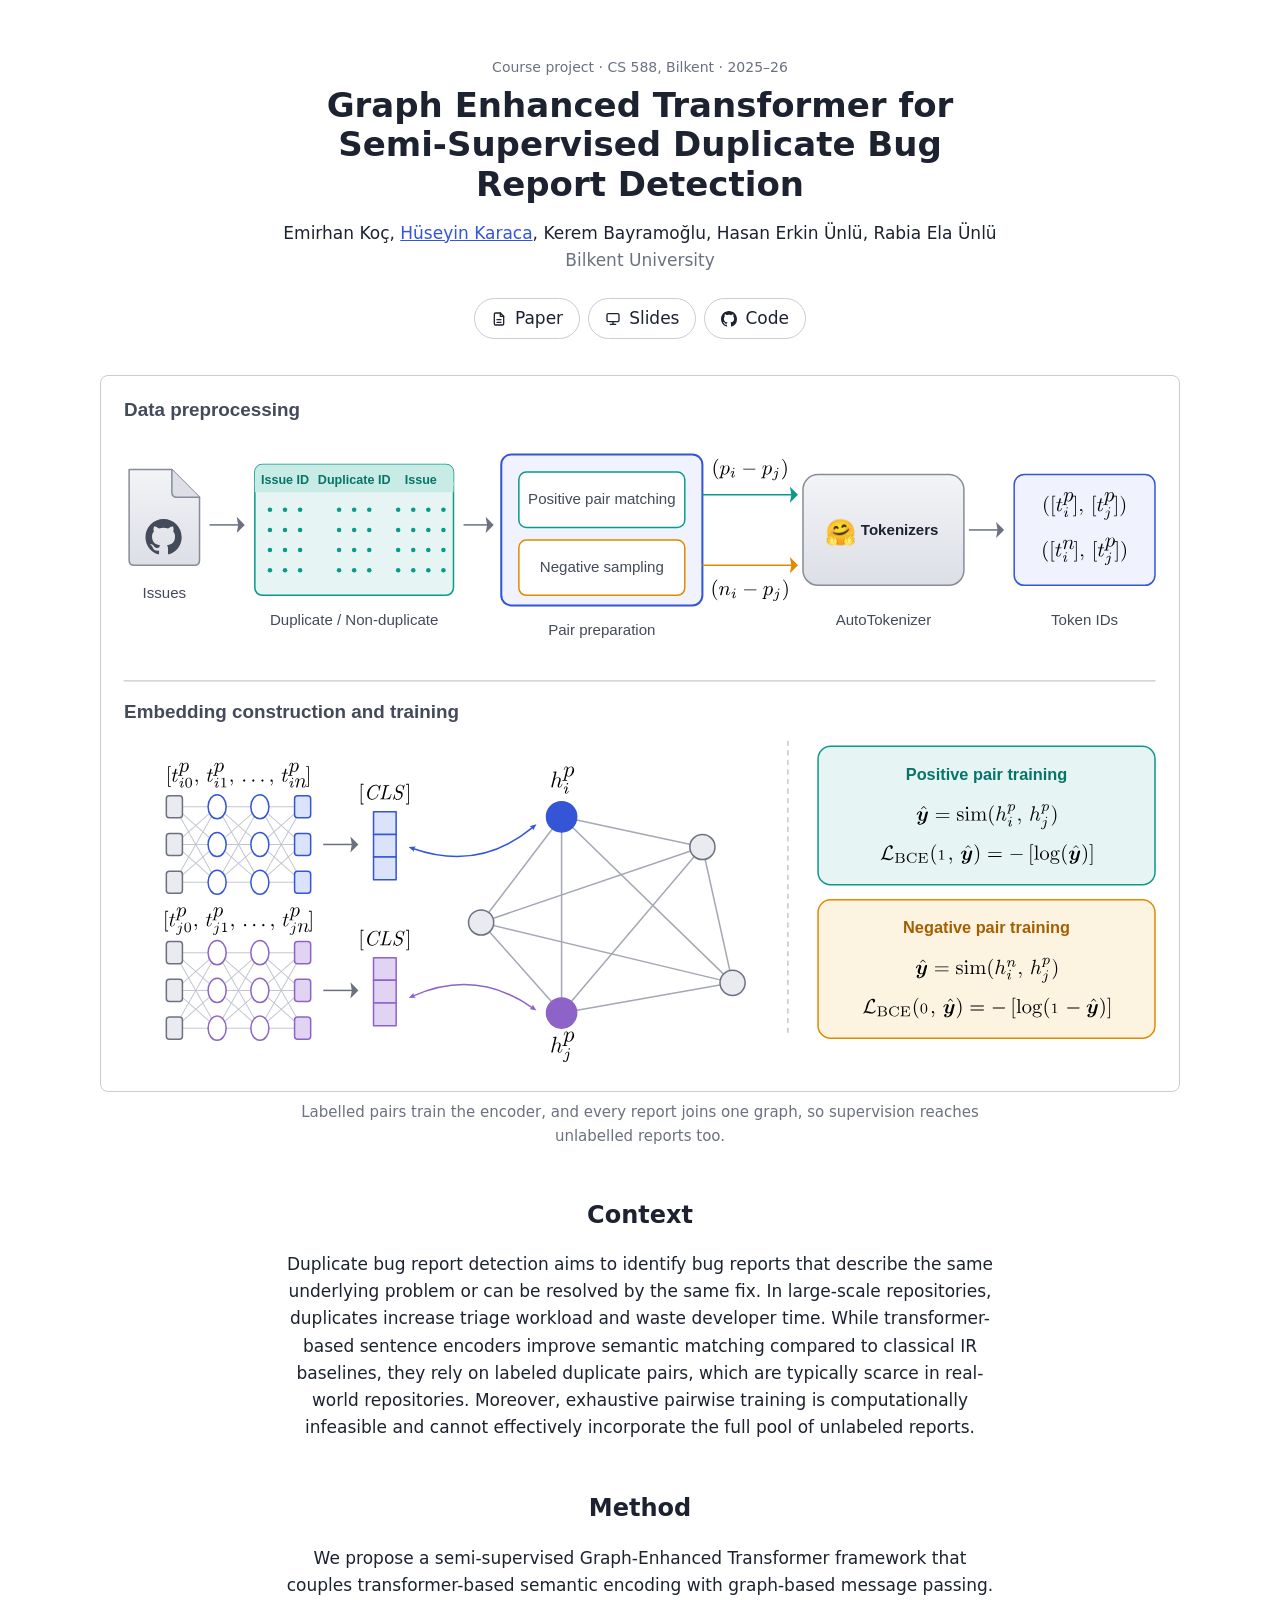
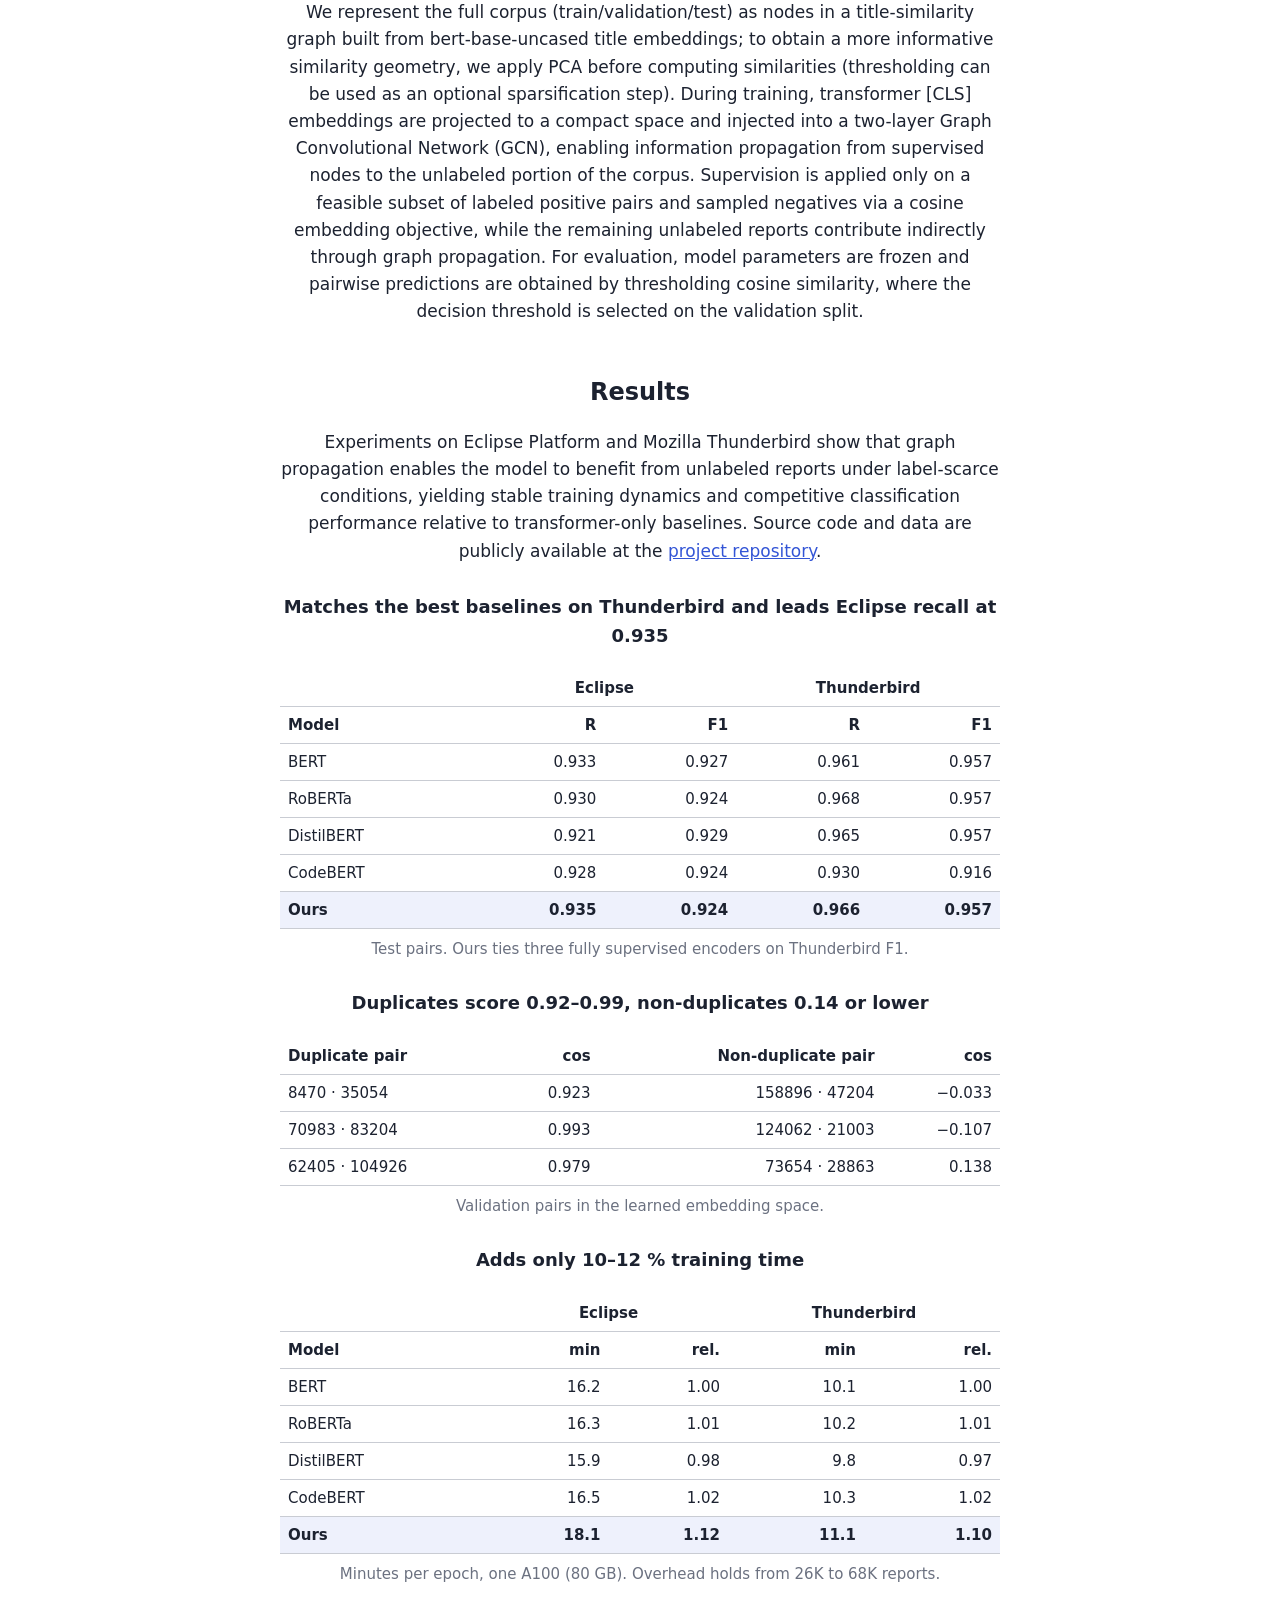
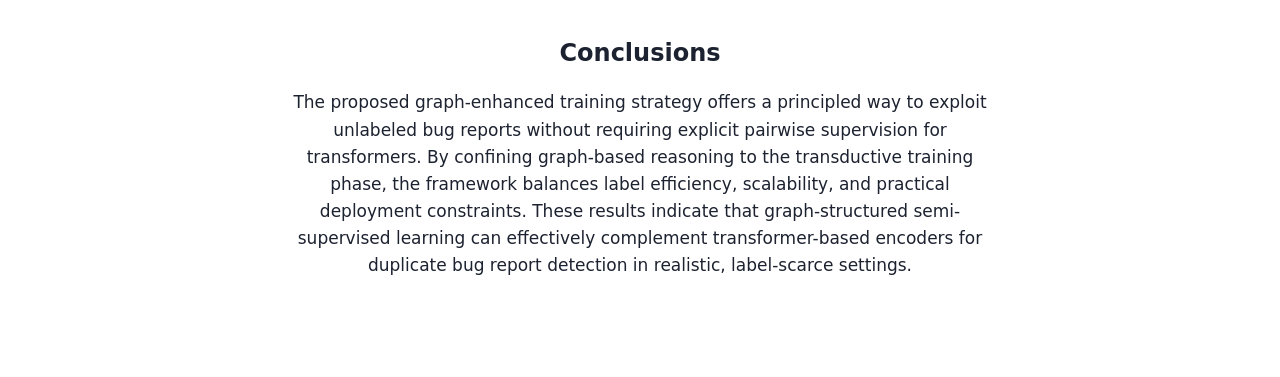
==== commit dc4481a3: "Remove the BibTeX section from the project page Co-Authored-By: Claude Opus 5.5 <noreply@anthropic.c" ====
--- a/docs/index.html
+++ b/docs/index.html
@@ -25,7 +25,6 @@
 *{box-sizing:border-box}
 body{margin:0;background:var(--bg);color:var(--ink);font:17px/1.6 system-ui,-apple-system,"Segoe UI",Helvetica,Arial,sans-serif}
 main{max-width:760px;margin:0 auto;padding:56px 20px 80px;text-align:center}
-pre{text-align:left}
 header{text-align:center;margin-bottom:32px}
 .venue{color:var(--muted);font-size:14px;margin:0 0 8px}
 h1{font-size:34px;line-height:1.15;margin:0 0 16px}
@@ -43,9 +42,6 @@
 th,td{padding:6px 8px;border-bottom:1px solid var(--line);text-align:right}th:first-child,td:first-child{text-align:left}
 th[colspan]{text-align:center}
 tr.ours td{font-weight:600;background:var(--tint)}
-.bib{position:relative}.bib button{position:absolute;top:8px;right:8px}
-pre{background:var(--wash);padding:16px;overflow-x:auto;font-size:13px;border-radius:6px}
-button{font:inherit;font-size:14px;padding:4px 12px;border:1px solid var(--line);border-radius:6px;background:none;color:var(--ink);cursor:pointer}
 </style>
 </head>
 <body><main>
@@ -114,17 +110,5 @@
 <h2 id="conclusions">Conclusions</h2>
 <p>The proposed graph-enhanced training strategy offers a principled way to exploit unlabeled bug reports without requiring explicit pairwise supervision for transformers. By confining graph-based reasoning to the transductive training phase, the framework balances label efficiency, scalability, and practical deployment constraints. These results indicate that graph-structured semi-supervised learning can effectively complement transformer-based encoders for duplicate bug report detection in realistic, label-scarce settings.</p>
 
-<h2 id="citation">BibTeX</h2>
-<div class="bib"><button onclick="navigator.clipboard.writeText(document.getElementById('bib').textContent)">Copy</button><pre id="bib">@misc{koc2026graphdbrd,
-  author       = {Ko{\c{c}}, Emirhan and Karaca, H{\"u}seyin and
-                  Bayramo{\u{g}}lu, Kerem and {\"U}nl{\"u}, Hasan Erkin and
-                  {\"U}nl{\"u}, Rabia Ela},
-  title        = {Graph Enhanced Transformer for Semi-Supervised
-                  Duplicate Bug Report Detection},
-  year         = {2026},
-  note         = {CS 588 Data Science for Software Engineering term
-                  project, Bilkent University},
-  howpublished = {\url{https://hkaraca.com/graph-enhanced-dbd/}}
-}</pre></div>
 </main></body>
 </html>
